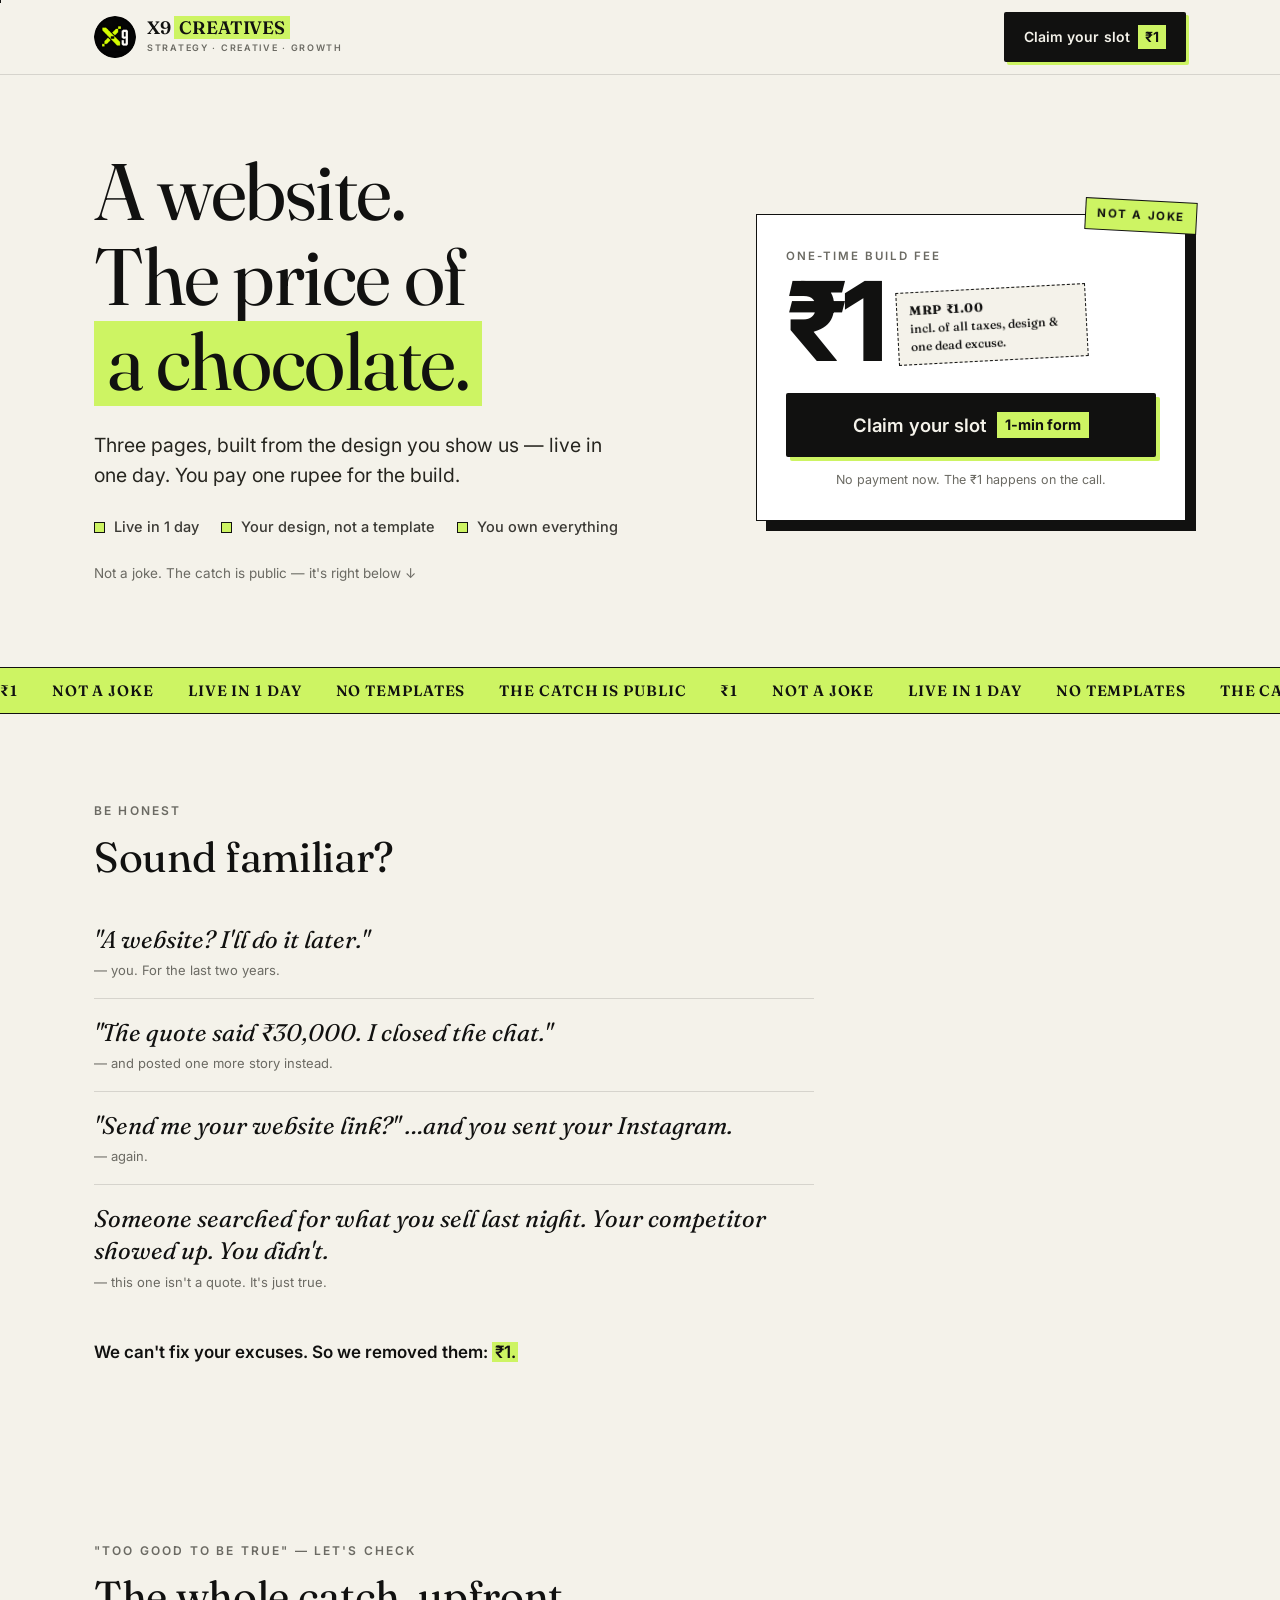
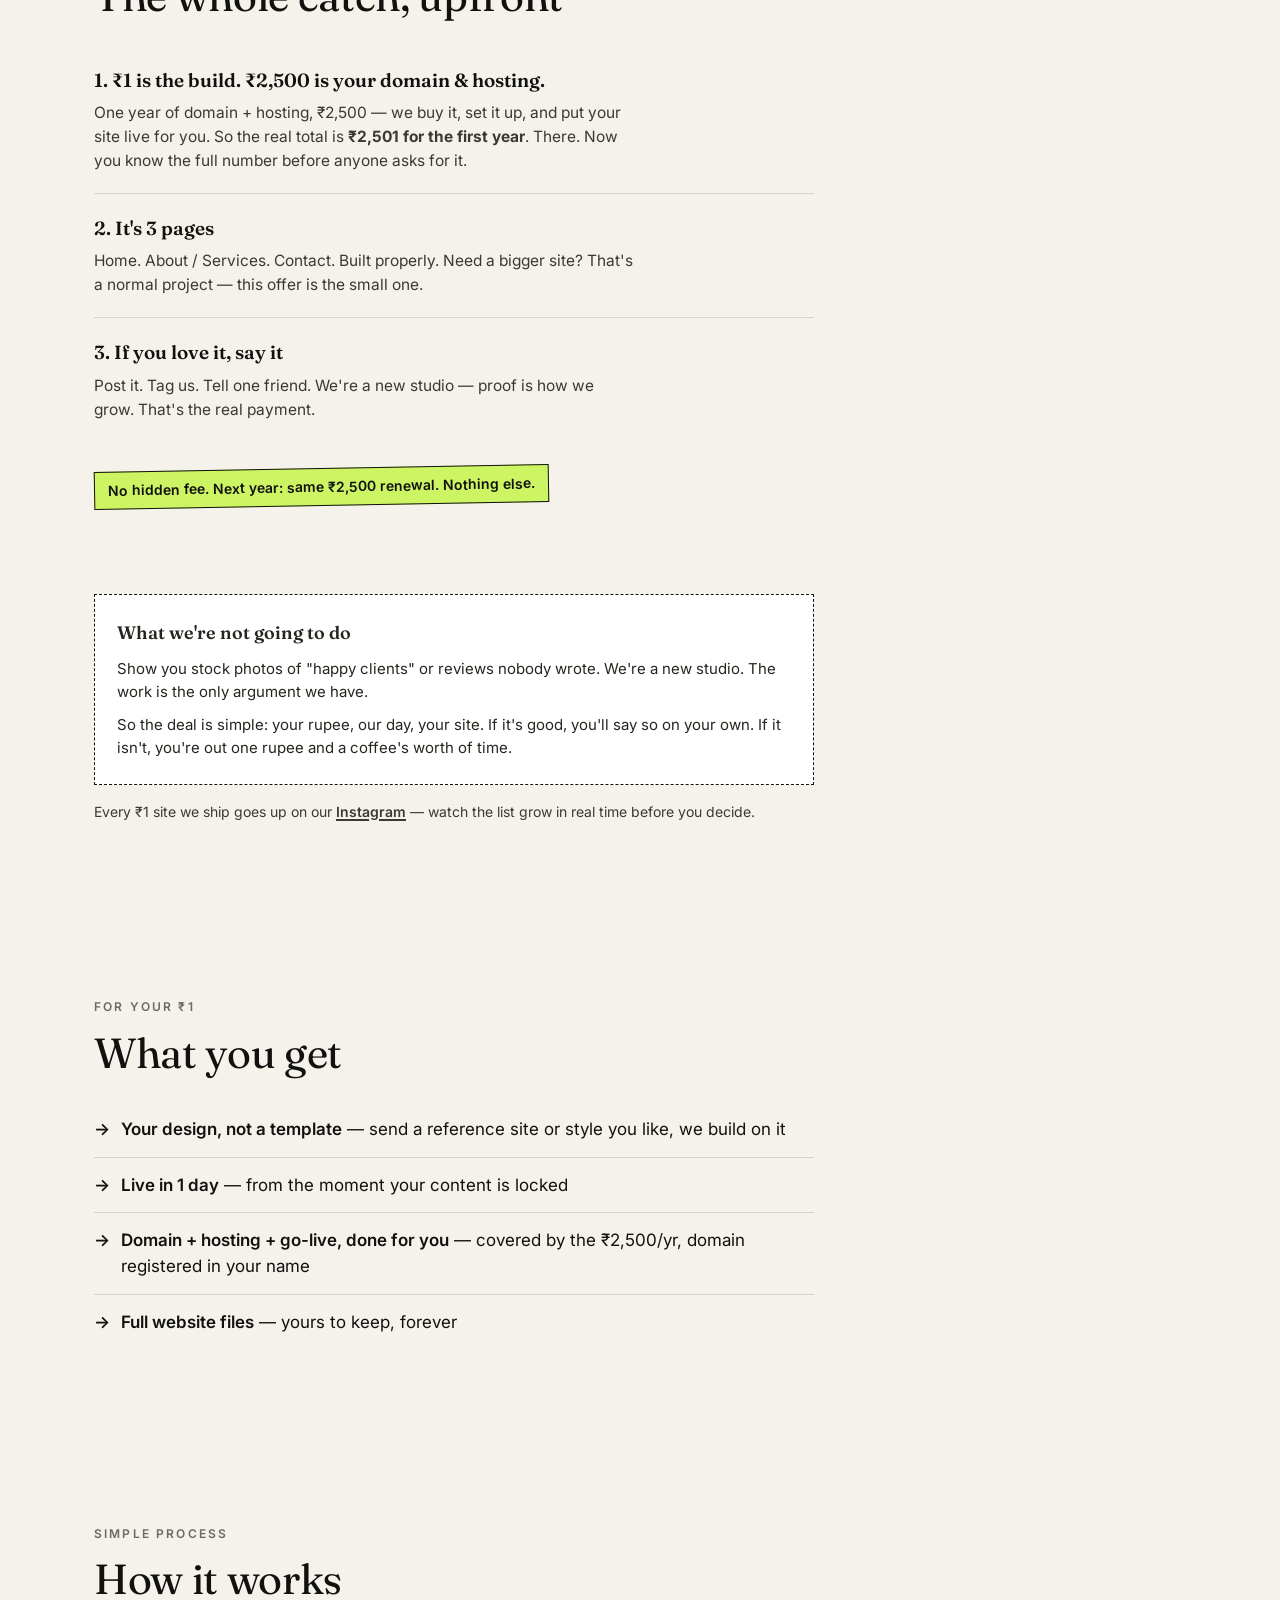
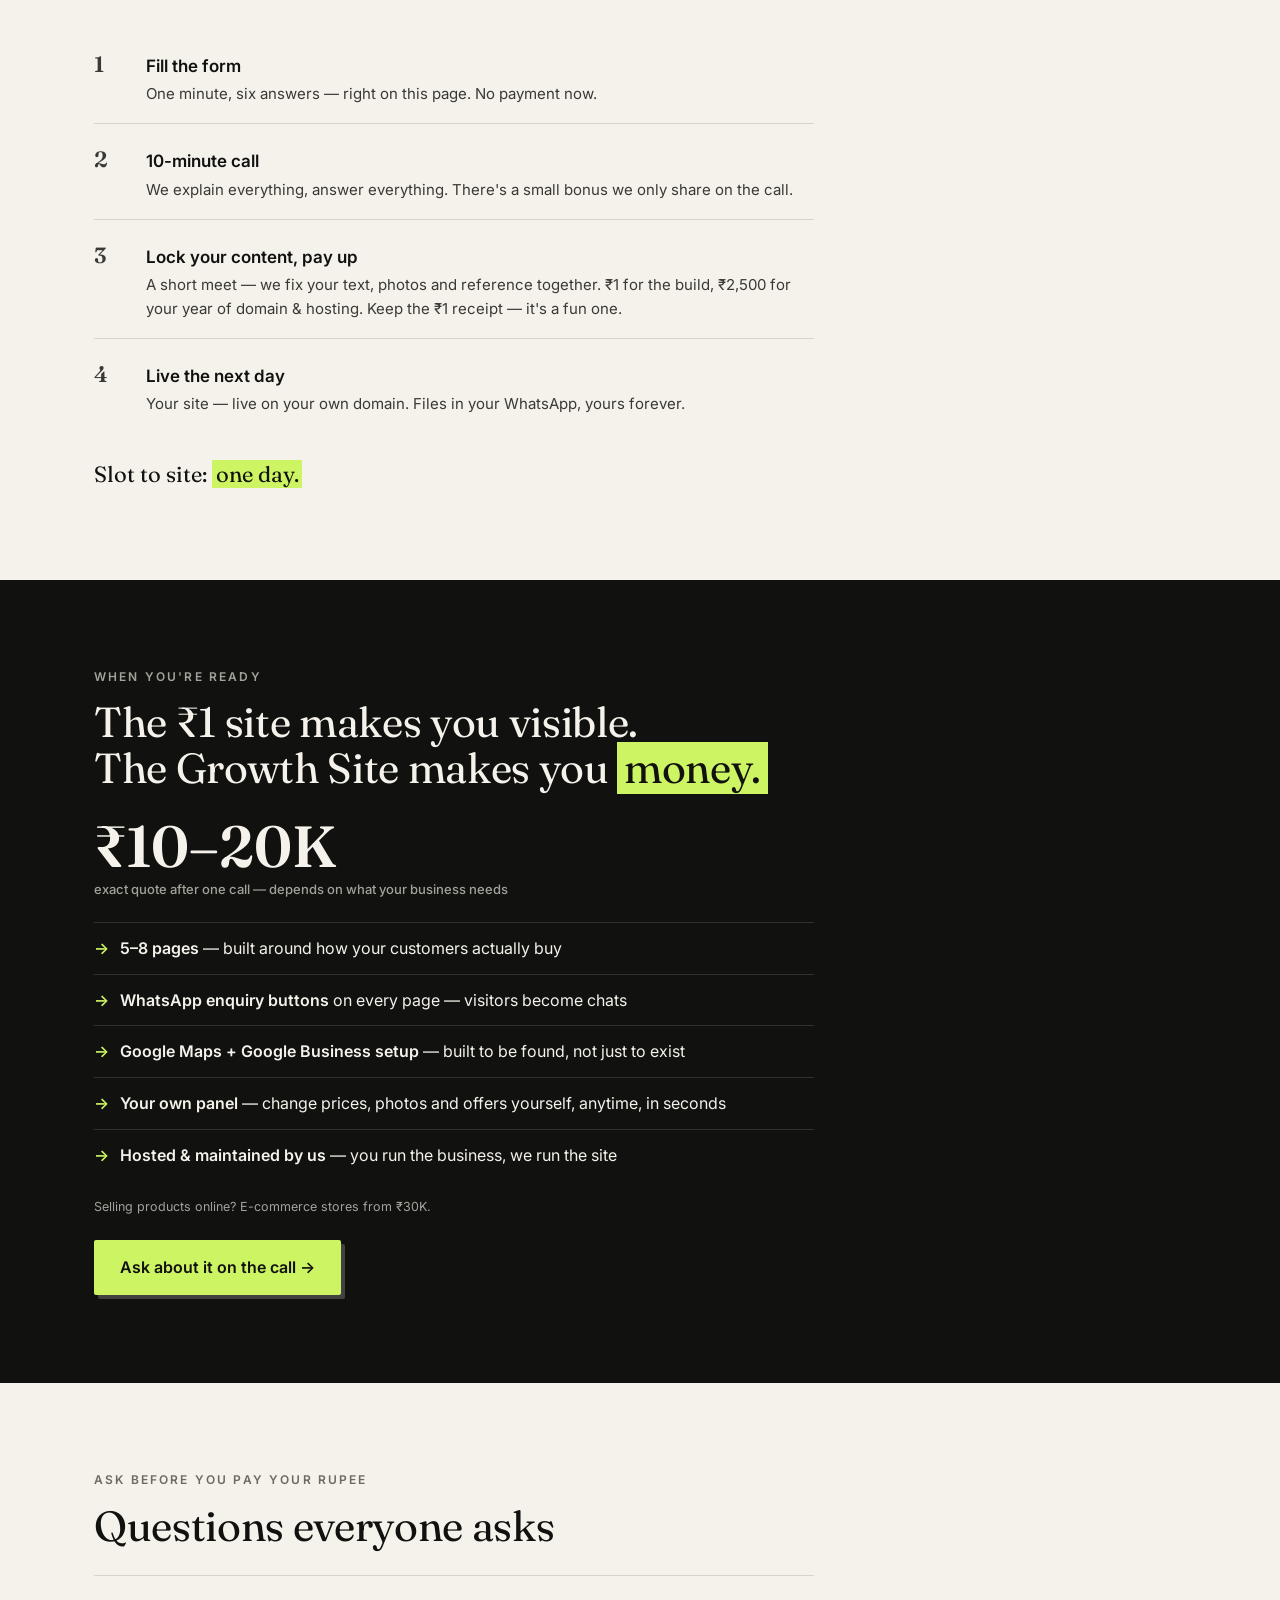
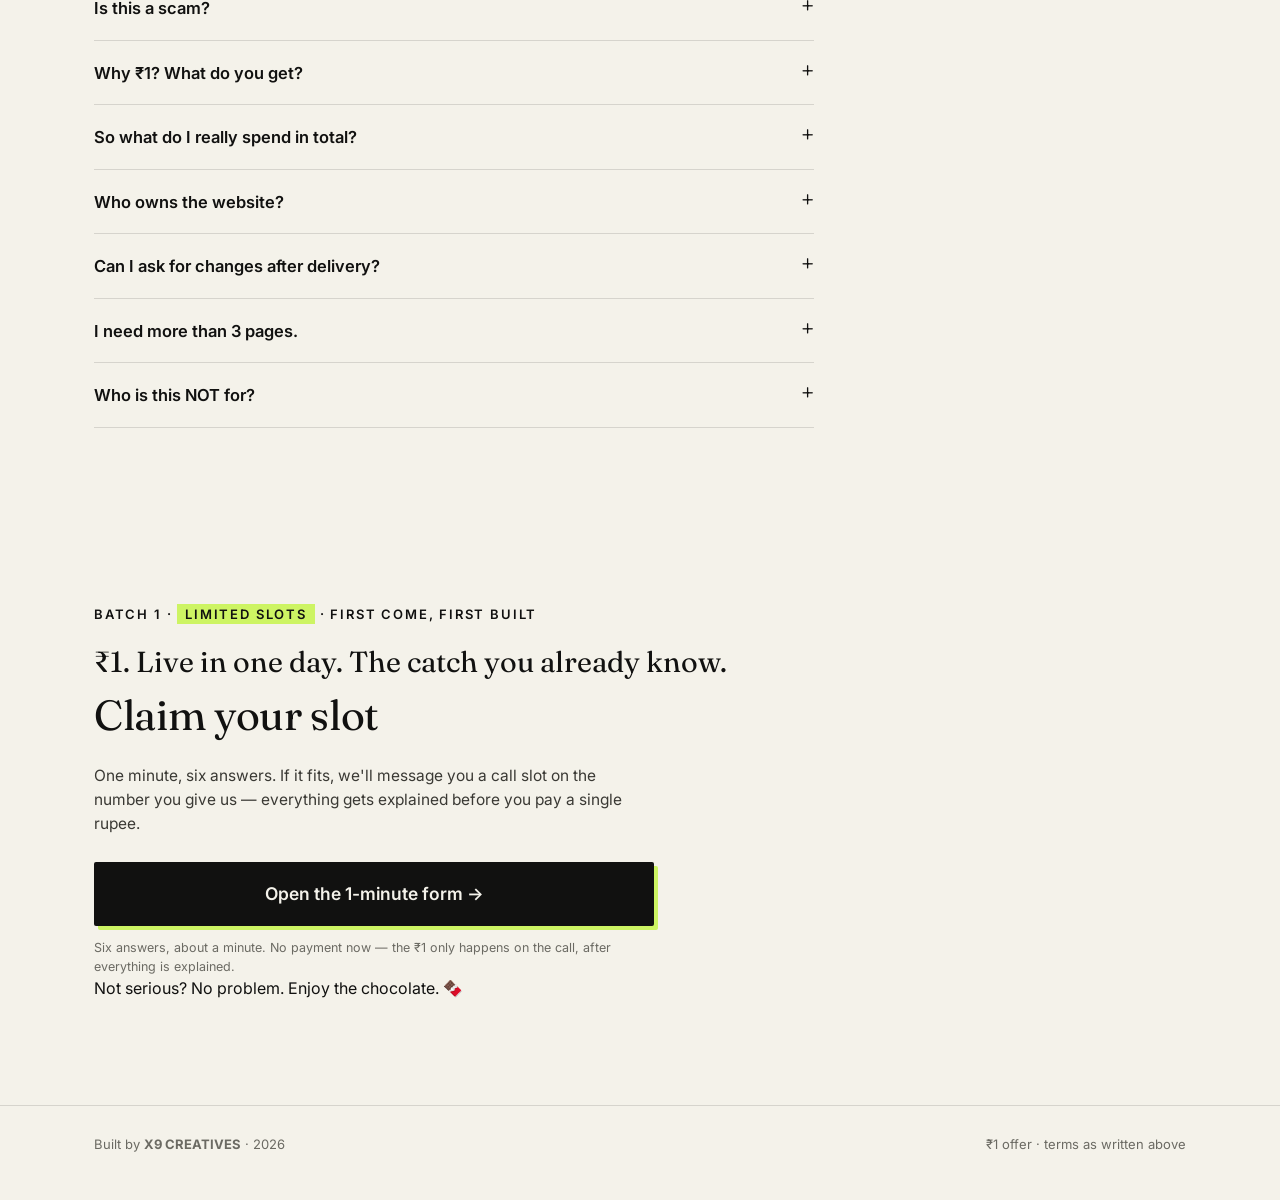
==== index.html @ 37ef2400 "Open the same form from the Growth Site button, with its own wording The Growth Site CTA now opens t" ====
<!DOCTYPE html>
<html lang="en-IN">
<head>
<meta charset="UTF-8">
<meta name="viewport" content="width=device-width, initial-scale=1.0">

<title>A website at ₹1. Not a joke. — X9 CREATIVES</title>
<meta name="description" content="A complete 3-page website for ₹1 — built from the design you show us, live in 1 day. Full first-year cost ₹2,501 including domain &amp; hosting. The catch is public.">
<meta name="author" content="X9 CREATIVES">
<meta name="theme-color" content="#F4F2EA">
<meta name="robots" content="index,follow">

<!-- Canonical + social. Live domain: details.x9creatives.in
     If this ever moves, the domain also appears in sitemap.xml and robots.txt. -->
<link rel="canonical" href="https://details.x9creatives.in/">
<meta property="og:site_name" content="X9 CREATIVES">
<meta property="og:title" content="A website. The price of a chocolate.">
<meta property="og:description" content="A complete website for ₹1. Live in 1 day. Not a joke — the catch is public.">
<meta property="og:type" content="website">
<meta property="og:url" content="https://details.x9creatives.in/">
<meta property="og:locale" content="en_IN">
<meta property="og:image" content="https://details.x9creatives.in/assets/img/og-cover.png">
<meta property="og:image:width" content="1200">
<meta property="og:image:height" content="630">
<meta property="og:image:alt" content="A website. The price of a chocolate. ₹1 — X9 CREATIVES.">
<meta name="twitter:card" content="summary_large_image">
<meta name="twitter:title" content="A website. The price of a chocolate.">
<meta name="twitter:description" content="A complete website for ₹1. Live in 1 day. Not a joke — the catch is public.">
<meta name="twitter:image" content="https://details.x9creatives.in/assets/img/og-cover.png">

<link rel="icon" href="assets/img/x9-logo.png" sizes="512x512" type="image/png">
<link rel="apple-touch-icon" href="assets/img/x9-logo.png">

<link rel="preconnect" href="https://fonts.googleapis.com">
<link rel="preconnect" href="https://fonts.gstatic.com" crossorigin>
<link href="https://fonts.googleapis.com/css2?family=Fraunces:ital,opsz,wght@0,9..144,400;0,9..144,600;0,9..144,900;1,9..144,400&amp;family=Inter:wght@400;500;600;700;800;900&amp;display=swap" rel="stylesheet">

<link rel="stylesheet" href="assets/css/styles.css">

<!-- Animations are JS/CSS driven; without JS the content must still be visible. -->
<noscript><style>
  .rv,[data-stagger] > *{opacity:1!important;transform:none!important}
  .hl{background-size:100% 100%!important}
</style></noscript>
</head>
<body>

<a class="skip-link" href="#main">Skip to content</a>

<!-- Scroll progress -->
<div class="progress" aria-hidden="true"><i id="progressBar"></i></div>

<!-- STICKY NAV — logo + CTA, always visible -->
<header class="site-nav" id="siteNav">
  <div class="wrap">
    <a class="brand" href="#top" aria-label="X9 CREATIVES — home">
      <img class="brand-mark" src="assets/img/x9-logo.png" width="512" height="512"
           alt="" fetchpriority="high" decoding="async">
      <span class="brand-text">
        <span class="brand-name">X9 <em>CREATIVES</em></span>
        <span class="brand-tag">Strategy · Creative · Growth</span>
      </span>
    </a>
    <a class="nav-cta" href="#claim">Claim your slot <span class="chip">₹1</span></a>
  </div>
</header>

<main id="main">

  <!-- HERO — copy left, offer right -->
  <section class="hero" id="top" aria-labelledby="hero-title">
    <div class="wrap">
      <div class="hero-grid">

        <!-- Three grid children, not two: the title is separate so the offer
             card can sit between it and the supporting copy on mobile. -->
        <div class="hero-head">
          <h1 id="hero-title">
            <span class="line"><span>A website.</span></span>
            <span class="line"><span>The price of</span></span>
            <span class="line"><span><span class="hl" id="heroHl">a chocolate.</span></span></span>
          </h1>
        </div>

        <div class="hero-body">
          <p class="sub">Three pages, built from the design you show us — live in one day. You pay one rupee for the build.</p>
          <ul class="hero-points">
            <li>Live in 1 day</li>
            <li>Your design, not a template</li>
            <li>You own everything</li>
          </ul>
          <p class="whisper-hero">Not a joke. The catch is public — it's right below ↓</p>
        </div>

        <div class="offer-wrap">
          <div class="offer-card">
            <span class="offer-ribbon">Not a joke</span>
            <p class="offer-label">One-time build fee</p>
            <div class="offer-price-row">
              <p class="offer-price">₹1</p>
              <p class="offer-mrp"><b>MRP ₹1.00</b>incl. of all taxes, design &amp; one dead excuse.</p>
            </div>
            <a class="offer-cta" href="#claim">Claim your slot <span class="chip">1-min form</span></a>
            <p class="offer-fine">No payment now. The ₹1 happens on the call.</p>
          </div>
        </div>

      </div>
    </div>
  </section>

  <!-- TICKER -->
  <div class="ticker" aria-hidden="true">
    <!--
      One group of items. main.js repeats them until the group is wider than the
      viewport, then clones the group once so the -50% translate lands exactly on
      the repeat and the loop never shows a seam. Without JS the group still
      renders and the strip simply doesn't scroll.
    -->
    <div class="ticker-track" id="tickerTrack">
      <div class="ticker-group"><span>₹1</span><span>NOT A JOKE</span><span>LIVE IN 1 DAY</span><span>NO TEMPLATES</span><span>THE CATCH IS PUBLIC</span></div>
    </div>
  </div>

  <!-- PAIN — their words, not ours -->
  <section class="pain" aria-labelledby="pain-title">
    <div class="wrap narrow rv">
      <p class="eyebrow">Be honest</p>
      <h2 id="pain-title">Sound familiar?</h2>
      <div data-stagger>
        <p class="pain-quote">"A website? I'll do it later."<small>— you. For the last two years.</small></p>
        <p class="pain-quote">"The quote said ₹30,000. I closed the chat."<small>— and posted one more story instead.</small></p>
        <p class="pain-quote">"Send me your website link?" …and you sent your Instagram.<small>— again.</small></p>
        <p class="pain-quote">Someone searched for what you sell last night. Your competitor showed up. You didn't.<small>— this one isn't a quote. It's just true.</small></p>
      </div>
      <p class="turn">We can't fix your excuses. So we removed them: <span class="hl">₹1.</span></p>
    </div>
  </section>

  <!-- THE CATCH — the biggest objection, answered head-on -->
  <section class="catch" aria-labelledby="catch-title">
    <div class="wrap narrow rv">
      <p class="eyebrow">"Too good to be true" — let's check</p>
      <h2 id="catch-title">The whole catch, upfront</h2>
      <div data-stagger>
        <div class="catch-item">
          <h3>1. ₹1 is the build. ₹2,500 is your domain &amp; hosting.</h3>
          <p>One year of domain + hosting, ₹2,500 — we buy it, set it up, and put your site live for you. So the real total is <b>₹2,501 for the first year</b>. There. Now you know the full number before anyone asks for it.</p>
        </div>
        <div class="catch-item">
          <h3>2. It's 3 pages</h3>
          <p>Home. About / Services. Contact. Built properly. Need a bigger site? That's a normal project — this offer is the small one.</p>
        </div>
        <div class="catch-item">
          <h3>3. If you love it, say it</h3>
          <p>Post it. Tag us. Tell one friend. We're a new studio — proof is how we grow. That's the real payment.</p>
        </div>
      </div>
      <p><span class="stamp">No hidden fee. Next year: same ₹2,500 renewal. Nothing else.</span></p>
    </div>
  </section>

  <!-- PROOF — no borrowed credibility, just the honest position -->
  <section class="proof" aria-labelledby="proof-title">
    <div class="wrap narrow rv" data-anim="zoom">
      <h2 class="visually-hidden" id="proof-title">Where we stand today</h2>
      <div class="proof-box">
        <p class="honest">What we're not going to do</p>
        <p>Show you stock photos of "happy clients" or reviews nobody wrote. We're a new studio. The work is the only argument we have.</p>
        <p>So the deal is simple: your rupee, our day, your site. If it's good, you'll say so on your own. If it isn't, you're out one rupee and a coffee's worth of time.</p>
      </div>
      <p class="ig-note">Every ₹1 site we ship goes up on our <a data-instagram href="https://instagram.com/x9creatives" rel="noopener" target="_blank">Instagram</a> — watch the list grow in real time before you decide.</p>
    </div>
  </section>

  <!-- WHAT YOU GET -->
  <section class="get" aria-labelledby="get-title">
    <div class="wrap narrow rv">
      <p class="eyebrow">For your ₹1</p>
      <h2 id="get-title">What you get</h2>
      <ul data-stagger>
        <li><b>Your design, not a template</b> — send a reference site or style you like, we build on it</li>
        <li><b>Live in 1 day</b> — from the moment your content is locked</li>
        <li><b>Domain + hosting + go-live, done for you</b> — covered by the ₹2,500/yr, domain registered in your name</li>
        <li><b>Full website files</b> — yours to keep, forever</li>
      </ul>
    </div>
  </section>

  <!-- HOW IT WORKS -->
  <section class="how" aria-labelledby="how-title">
    <div class="wrap narrow rv">
      <p class="eyebrow">Simple process</p>
      <h2 id="how-title">How it works</h2>
      <div data-stagger>
        <div class="step">
          <p class="n serif" aria-hidden="true">1</p>
          <div><h3>Fill the form</h3><p>One minute, six answers — right on this page. No payment now.</p></div>
        </div>
        <div class="step">
          <p class="n serif" aria-hidden="true">2</p>
          <div><h3>10-minute call</h3><p>We explain everything, answer everything. There's a small bonus we only share on the call.</p></div>
        </div>
        <div class="step">
          <p class="n serif" aria-hidden="true">3</p>
          <div><h3>Lock your content, pay up</h3><p>A short meet — we fix your text, photos and reference together. ₹1 for the build, ₹2,500 for your year of domain &amp; hosting. Keep the ₹1 receipt — it's a fun one.</p></div>
        </div>
        <div class="step">
          <p class="n serif" aria-hidden="true">4</p>
          <div><h3>Live the next day</h3><p>Your site — live on your own domain. Files in your WhatsApp, yours forever.</p></div>
        </div>
      </div>
      <p class="oneday serif">Slot to site: <span class="hl">one day.</span></p>
    </div>
  </section>

  <!-- GROWTH SITE -->
  <section class="growth" aria-labelledby="growth-title">
    <div class="wrap narrow rv">
      <p class="eyebrow">When you're ready</p>
      <h2 id="growth-title">The ₹1 site makes you visible.<br>The Growth Site makes you <span class="hl money">money.</span></h2>
      <p class="gprice">₹10–20K<small>exact quote after one call — depends on what your business needs</small></p>
      <ul data-stagger>
        <li><b>5–8 pages</b> — built around how your customers actually buy</li>
        <li><b>WhatsApp enquiry buttons</b> on every page — visitors become chats</li>
        <li><b>Google Maps + Google Business setup</b> — built to be found, not just to exist</li>
        <li><b>Your own panel</b> — change prices, photos and offers yourself, anytime, in seconds</li>
        <li><b>Hosted &amp; maintained by us</b> — you run the business, we run the site</li>
      </ul>
      <p class="gecom">Selling products online? E-commerce stores from ₹30K.</p>
      <!-- Same form, Growth Site wording, and recorded as a Growth Site lead. -->
      <a class="gcta" href="#claim" data-variant="growth">Ask about it on the call →</a>
    </div>
  </section>

  <!-- FAQ -->
  <section class="faq" aria-labelledby="faq-title">
    <div class="wrap narrow rv">
      <p class="eyebrow">Ask before you pay your rupee</p>
      <h2 id="faq-title">Questions everyone asks</h2>
      <div data-stagger>
        <details>
          <summary>Is this a scam?</summary>
          <p>Correct instinct — check the numbers. The full first-year cost is ₹2,501: ₹1 for the build, ₹2,500 for your domain and hosting. It's written on this page, on the ad, and we'll say it again on the call. Your domain is registered in your name and you keep the files — so nothing of yours can ever be held.</p>
        </details>
        <details>
          <summary>Why ₹1? What do you get?</summary>
          <p>We're a new studio. Nobody trusts a new name, and we'd rather prove than promise. We get a portfolio piece and, if you love the work, your word to others. That's worth more to us right now than your money.</p>
        </details>
        <details>
          <summary>So what do I really spend in total?</summary>
          <p>₹2,501 for the first year. From next year, only the ₹2,500 domain &amp; hosting renewal. That's the full amount. There is nothing else.</p>
        </details>
        <details>
          <summary>Who owns the website?</summary>
          <p>You. Domain in your name, files in your hands. If you ever want to walk away and host it elsewhere — you can, freely.</p>
        </details>
        <details>
          <summary>Can I ask for changes after delivery?</summary>
          <p>The ₹1 site is built once, from the content we lock together on the call — that's how it stays ₹1 and ships in a day. So come with your content final. Changes after delivery are paid, small and fixed-price.</p>
        </details>
        <details>
          <summary>I need more than 3 pages.</summary>
          <p>Then you want the Growth Site — 5–8 pages, WhatsApp buttons, Google setup, and a panel where you change prices and photos yourself, anytime. Ask about it on the call, or start at ₹1 and grow later. Most people do exactly that.</p>
        </details>
        <details>
          <summary>Who is this NOT for?</summary>
          <p>People with no content and no time to gather it, and people hunting for free work. If you're serious about your business, you're exactly who this is for.</p>
        </details>
      </div>
    </div>
  </section>

  <!-- FINAL CTA + FORM — the offer, repeated -->
  <section class="last form-sec" id="claim" aria-labelledby="claim-title">
    <div class="wrap narrow">
      <p class="slots">Batch 1 · <i>limited slots</i> · first come, first built</p>
      <p class="remind serif">₹1. Live in one day. The catch you already know.</p>
      <h2 id="claim-title">Claim your slot</h2>
      <p class="lead">One minute, six answers. If it fits, we'll message you a call slot on the number you give us — everything gets explained before you pay a single rupee.</p>

      <!-- With JS, the form and success panel are moved into #claimModal and this
           host gets an "open the form" button instead. Without JS they stay here
           and work inline. -->
      <div id="claimFormHost">
        <form id="claimForm" novalidate autocomplete="on">
          <div class="field">
            <label for="f-name">Your name</label>
            <input id="f-name" name="name" type="text" required
                   autocomplete="name" autocapitalize="words" enterkeyhint="next">
            <p class="err" role="alert"></p>
          </div>
          <div class="field">
            <label for="f-biz">Business name</label>
            <input id="f-biz" name="business" type="text" required
                   autocomplete="organization" autocapitalize="words" enterkeyhint="next">
            <p class="err" role="alert"></p>
          </div>
          <div class="field">
            <label for="f-what">What do you sell or do?</label>
            <input id="f-what" name="what" type="text" required
                   placeholder="e.g. bakery, salon, tuition, interior work"
                   autocomplete="off" enterkeyhint="next">
            <p class="err" role="alert"></p>
          </div>
          <div class="field">
            <label for="f-phone">WhatsApp number</label>
            <input id="f-phone" name="phone" type="tel" inputmode="tel" required
                   placeholder="10-digit number" autocomplete="tel-national" enterkeyhint="done">
            <p class="hint">Indian mobile. +91 or 0 in front is fine — we'll clean it up.</p>
            <p class="err" role="alert"></p>
          </div>
          <div class="field">
            <label for="f-content">Is your content ready? (logo, photos, text)</label>
            <select id="f-content" name="content" required autocomplete="off">
              <option value="" disabled selected>Choose one</option>
              <option>Yes, all ready</option>
              <option>Half ready</option>
              <option>Not yet</option>
            </select>
            <p class="err" role="alert"></p>
          </div>
          <div class="field">
            <label for="f-paid">Have you ever paid for marketing before? (ads, designer, agency)</label>
            <select id="f-paid" name="paid" required autocomplete="off">
              <option value="" disabled selected>Choose one</option>
              <option>Yes</option>
              <option>No</option>
            </select>
            <p class="err" role="alert"></p>
          </div>
          <button class="form-btn" type="submit">Claim my slot →</button>
          <p class="form-note">Your answers come straight to us — that's your slot request in. No payment now. The ₹1 happens only on the call, after everything is explained.</p>
        </form>
      </div>

      <p class="whisper-hero">Not serious? No problem. Enjoy the chocolate. 🍫</p>
    </div>
  </section>

</main>

<footer class="site-footer">
  <div class="wrap">
    <div>Built by <b>X9 CREATIVES</b> · <span id="year">2026</span></div>
    <div>₹1 offer · terms as written above</div>
  </div>
</footer>

<!-- Mobile sticky CTA — appears once the hero card scrolls away -->
<div class="mobile-cta" id="mobileCta">
  <a href="#claim">Claim your slot <span class="chip">₹1</span></a>
</div>

<!-- CLAIM MODAL — the form is moved in here by main.js on load -->
<dialog class="modal" id="claimModal" aria-labelledby="modalTitle">
  <div class="modal-head">
    <div>
      <!-- Copy here is the ₹1 default; main.js swaps it for the Growth Site
           variant when the form is opened from the Growth Site button. -->
      <p class="modal-eyebrow" id="modalEyebrow">Batch 1 · limited slots</p>
      <h2 class="modal-title" id="modalTitle">Claim your ₹1 slot</h2>
      <p class="modal-sub" id="modalSub">One minute, six answers. No payment now.</p>
    </div>
    <button class="modal-close" type="button" id="modalClose" aria-label="Close the form">
      <span aria-hidden="true">×</span>
    </button>
  </div>
  <div class="modal-body" id="modalBody"></div>
</dialog>

<!-- Structured data: the offer -->
<script type="application/ld+json">
{
  "@context": "https://schema.org",
  "@type": "Service",
  "name": "₹1 Website — 3-page business website",
  "serviceType": "Website design and development",
  "provider": {
    "@type": "Organization",
    "name": "X9 CREATIVES",
    "url": "https://details.x9creatives.in/",
    "logo": "https://details.x9creatives.in/assets/img/x9-logo.png"
  },
  "areaServed": { "@type": "Country", "name": "India" },
  "description": "A complete 3-page website built from your reference design, live in one day. ₹1 for the build plus ₹2,500 per year for domain and hosting.",
  "offers": {
    "@type": "Offer",
    "price": "1",
    "priceCurrency": "INR",
    "description": "₹1 for the website build. Domain and hosting ₹2,500 per year, billed separately. Full first-year cost ₹2,501.",
    "availability": "https://schema.org/LimitedAvailability"
  }
}
</script>

<!-- Structured data: FAQ (mirrors the FAQ section above — keep both in sync) -->
<script type="application/ld+json">
{
  "@context": "https://schema.org",
  "@type": "FAQPage",
  "mainEntity": [
    {
      "@type": "Question",
      "name": "Is this a scam?",
      "acceptedAnswer": { "@type": "Answer", "text": "The full first-year cost is ₹2,501: ₹1 for the build, ₹2,500 for your domain and hosting. Your domain is registered in your name and you keep the files." }
    },
    {
      "@type": "Question",
      "name": "Why ₹1? What do you get?",
      "acceptedAnswer": { "@type": "Answer", "text": "We're a new studio and we'd rather prove than promise. We get a portfolio piece and, if you love the work, your word to others." }
    },
    {
      "@type": "Question",
      "name": "So what do I really spend in total?",
      "acceptedAnswer": { "@type": "Answer", "text": "₹2,501 for the first year. From next year, only the ₹2,500 domain and hosting renewal." }
    },
    {
      "@type": "Question",
      "name": "Who owns the website?",
      "acceptedAnswer": { "@type": "Answer", "text": "You do. Domain in your name, files in your hands. You can host it elsewhere any time." }
    },
    {
      "@type": "Question",
      "name": "Can I ask for changes after delivery?",
      "acceptedAnswer": { "@type": "Answer", "text": "The ₹1 site is built once from the content locked on the call. Changes after delivery are paid, small and fixed-price." }
    },
    {
      "@type": "Question",
      "name": "I need more than 3 pages.",
      "acceptedAnswer": { "@type": "Answer", "text": "That's the Growth Site — 5 to 8 pages, WhatsApp buttons, Google setup and a self-serve panel, ₹10,000 to ₹20,000." }
    },
    {
      "@type": "Question",
      "name": "Who is this NOT for?",
      "acceptedAnswer": { "@type": "Answer", "text": "People with no content and no time to gather it, and people hunting for free work." }
    }
  ]
}
</script>

<script src="assets/js/main.js" defer></script>
</body>
</html>
---- assets/css/styles.css ----
/* ==========================================================================
   X9 CREATIVES — ₹1 Website Landing Page
   --------------------------------------------------------------------------
   1.  Tokens
   2.  Reset & base
   3.  Layout helpers
   4.  Accessibility
   5.  Scroll progress
   6.  Nav (logo + CTA)
   7.  Hero (2-column: copy left, offer card right)
   8.  Ticker
   9.  Pain
   10. Catch
   11. Proof / honesty
   12. What you get + How it works
   13. Growth site
   14. FAQ
   15. Claim form
   16. Mobile sticky CTA
   17. Footer
   18. Animation system
   19. Responsive
   ========================================================================== */

/* 1. TOKENS ---------------------------------------------------------------- */
:root{
  --ink:#111110;
  --paper:#F4F2EA;
  --lime:#CDF463;
  --lime-hot:#C9FF2E;          /* from the logo mark */
  --dim:#6b6a63;
  --body:#3a3934;
  --body-strong:#26251f;
  --rule:#11111022;
  --white:#fff;
  --danger:#a3231b;

  --font-sans:'Inter',system-ui,-apple-system,'Segoe UI',sans-serif;
  --font-serif:'Fraunces',Georgia,'Times New Roman',serif;

  --wrap:1140px;               /* nav, hero, footer */
  --measure:720px;             /* reading column for body sections */
  --gutter:24px;
  --section-y:clamp(58px,7vw,88px);
  --radius:2px;
  --nav-h:70px;

  --ease:cubic-bezier(.22,1,.36,1);
  --ease-out:cubic-bezier(.16,1,.3,1);
}

/* 2. RESET & BASE --------------------------------------------------------- */
*{margin:0;padding:0;box-sizing:border-box}
/* An author `display` rule beats the UA's display:none for [hidden], which
   silently reveals elements the JS meant to hide. Make hidden win. */
[hidden]{display:none!important}
html{scroll-behavior:smooth;-webkit-text-size-adjust:100%}
body{
  background:var(--paper);
  color:var(--ink);
  font-family:var(--font-sans);
  font-size:16px;
  line-height:1.55;
  -webkit-font-smoothing:antialiased;
  text-rendering:optimizeLegibility;
  overflow-x:hidden;
}
img,svg{max-width:100%;height:auto;display:block}
a{color:inherit}

/* 3. LAYOUT HELPERS ------------------------------------------------------- */
.serif{font-family:var(--font-serif)}
.wrap{width:100%;max-width:var(--wrap);margin:0 auto;padding:0 var(--gutter)}
/* Body sections keep a 720px reading measure but stay on the same left grid
   line as the nav and hero, so the page reads as one layout. */
.wrap.narrow > *{max-width:var(--measure)}
section{padding:var(--section-y) 0;scroll-margin-top:calc(var(--nav-h) + 12px)}
.eyebrow{
  font-size:12px;letter-spacing:.18em;text-transform:uppercase;
  font-weight:600;color:var(--dim);margin-bottom:14px;
}
h2{
  font-family:var(--font-serif);font-weight:400;
  font-size:clamp(28px,5.2vw,42px);line-height:1.08;
  margin-bottom:26px;letter-spacing:-.008em;
}

/* Lime marker that sweeps in when its section is revealed. */
.hl{
  background-image:linear-gradient(var(--lime),var(--lime));
  background-repeat:no-repeat;
  background-size:0 100%;
  background-position:0 50%;
  padding:0 .16em;
  -webkit-box-decoration-break:clone;
  box-decoration-break:clone;
  transition:background-size .8s var(--ease) .18s;
}
.rv.in .hl,.hl.lit{background-size:100% 100%}

/* 4. ACCESSIBILITY -------------------------------------------------------- */
.skip-link{
  position:absolute;left:var(--gutter);top:-100px;z-index:100;
  background:var(--ink);color:var(--paper);font-weight:600;font-size:14px;
  padding:12px 18px;border-radius:var(--radius);text-decoration:none;
  transition:top .18s ease;
}
.skip-link:focus{top:12px}
.visually-hidden{
  position:absolute;width:1px;height:1px;margin:-1px;padding:0;
  overflow:hidden;clip:rect(0 0 0 0);white-space:nowrap;border:0;
}
a:focus-visible,summary:focus-visible,button:focus-visible,
input:focus-visible,select:focus-visible{
  outline:3px solid var(--ink);outline-offset:3px;
}
.growth a:focus-visible{outline-color:var(--lime)}

/* 5. SCROLL PROGRESS ------------------------------------------------------ */
.progress{
  position:fixed;top:0;left:0;right:0;height:3px;z-index:90;
  background:transparent;pointer-events:none;
}
.progress i{
  display:block;height:100%;width:0;
  background:var(--lime-hot);
  border-right:1px solid var(--ink);
  transition:width .1s linear;
}

/* 6. NAV ------------------------------------------------------------------ */
.site-nav{
  position:sticky;top:0;z-index:60;
  background:var(--paper);
  border-bottom:1px solid var(--rule);
  padding:12px 0;
  transition:padding .28s var(--ease),box-shadow .28s ease,background-color .28s ease;
}
.site-nav.scrolled{
  padding:8px 0;
  background:#F4F2EAF2;
  backdrop-filter:blur(10px);
  -webkit-backdrop-filter:blur(10px);
  box-shadow:0 10px 30px -18px #11111066;
}
.site-nav .wrap{display:flex;justify-content:space-between;align-items:center;gap:14px}

.brand{display:flex;align-items:center;gap:11px;text-decoration:none;min-width:0}
.brand-mark{
  width:42px;height:42px;flex:0 0 auto;border-radius:50%;
  transition:transform .55s var(--ease);
}
.site-nav.scrolled .brand-mark{width:36px;height:36px}
.brand:hover .brand-mark{transform:rotate(-10deg) scale(1.06)}
.brand-text{display:flex;flex-direction:column;min-width:0}
.brand-name{
  font-family:var(--font-serif);font-weight:600;font-size:18px;
  line-height:1.05;letter-spacing:-.01em;white-space:nowrap;
}
.brand-name em{font-style:normal;background:var(--lime);padding:0 5px}
.brand-tag{
  font-size:9px;letter-spacing:.19em;text-transform:uppercase;
  font-weight:600;color:var(--dim);margin-top:3px;white-space:nowrap;
}

.nav-cta{
  display:inline-flex;align-items:center;gap:8px;
  background:var(--ink);color:var(--paper);text-decoration:none;
  font-weight:600;font-size:14px;letter-spacing:.005em;
  padding:13px 20px;border-radius:var(--radius);white-space:nowrap;
  box-shadow:3px 3px 0 var(--lime);
  transition:transform .18s var(--ease),box-shadow .18s var(--ease);
}
.nav-cta .chip{background:var(--lime);color:var(--ink);padding:1px 7px;font-weight:700}
.nav-cta:hover{transform:translate(-1px,-1px);box-shadow:5px 5px 0 var(--lime)}
.nav-cta:active{transform:translate(1px,1px);box-shadow:1px 1px 0 var(--lime)}

/* 7. HERO ----------------------------------------------------------------- */
.hero{padding:clamp(44px,6vw,84px) 0 clamp(52px,6.5vw,84px);overflow:visible}
/* Named areas so the card can be repositioned per breakpoint without touching
   the markup order. Desktop: title and copy stack in column 1, card spans both
   rows in column 2. */
.hero-grid{
  display:grid;
  grid-template-columns:minmax(0,1.1fr) minmax(0,.9fr);
  grid-template-areas:
    "head card"
    "body card";
  column-gap:clamp(34px,4.6vw,66px);
  row-gap:24px;
  align-items:start;
}
.hero-head{grid-area:head;min-width:0}
.hero-body{grid-area:body;min-width:0}
.offer-wrap{grid-area:card;align-self:center}

.hero h1{
  font-family:var(--font-serif);font-weight:400;
  font-size:clamp(40px,6.4vw,80px);
  line-height:1.01;letter-spacing:-.018em;
  margin-bottom:0;          /* row-gap handles the spacing */
}
/* .line clips, the direct child slides up inside it, .hl stays inline so the
   lime marker hugs the words instead of filling the column. */
.hero h1 .line{display:block;overflow:hidden;padding-bottom:.05em}
.hero h1 .line > span{display:block;font-style:normal}
.hero h1 .hl{display:inline}
.hero .sub{font-size:clamp(16.5px,1.6vw,19.5px);color:var(--body-strong);max-width:44ch}

.hero-points{list-style:none;margin-top:26px;display:flex;flex-wrap:wrap;gap:10px 22px}
.hero-points li{
  display:flex;align-items:center;gap:9px;
  font-size:14.5px;font-weight:500;color:var(--body);
}
.hero-points li::before{
  content:"";width:9px;height:9px;flex:0 0 auto;
  background:var(--lime);border:1px solid var(--ink);
}
.hero .whisper-hero{font-size:13.5px;color:var(--dim);margin-top:24px}

/* --- right: offer card --- */
.offer-wrap{min-width:0;display:flex;justify-content:flex-end}
.offer-card{
  position:relative;width:100%;max-width:430px;
  background:var(--white);border:1.6px solid var(--ink);
  padding:clamp(24px,2.6vw,34px) clamp(20px,2.3vw,30px) clamp(22px,2.4vw,30px);
  box-shadow:10px 10px 0 var(--ink);
}
.offer-ribbon{
  position:absolute;top:-15px;right:-12px;
  background:var(--lime);border:1.5px solid var(--ink);
  font-size:11.5px;font-weight:700;letter-spacing:.14em;text-transform:uppercase;
  padding:6px 11px;transform:rotate(3deg);
}
.offer-label{
  font-size:11.5px;letter-spacing:.17em;text-transform:uppercase;
  font-weight:600;color:var(--dim);
}
.offer-price-row{display:flex;align-items:flex-end;gap:14px;margin:8px 0 4px;flex-wrap:wrap}
/* Deliberately sans, not the display serif: Fraunces is high-contrast, so its
   rupee crossbars render as hairlines at any weight and the figure reads faint.
   Inter 800 gives ₹ and 1 an even, unmistakably bold stroke. */
.offer-price{
  font-family:var(--font-sans);font-weight:800;
  font-size:clamp(80px,8.6vw,128px);line-height:.86;letter-spacing:-.045em;
}
.offer-mrp{
  /* --tilt drives both the static rule and the mrpIn keyframe, so a breakpoint
     can straighten the tag by changing one value. */
  --tilt:-3deg;
  transform:rotate(var(--tilt));border:1.5px dashed var(--ink);
  padding:9px 12px;font-size:12px;line-height:1.45;max-width:190px;
  background:var(--paper);font-weight:500;font-family:var(--font-serif);
  margin-bottom:8px;
}
.offer-mrp b{display:block;font-size:12.5px;letter-spacing:.05em}

.offer-cta{
  margin-top:24px;
  display:flex;align-items:center;justify-content:center;gap:10px;
  width:100%;background:var(--ink);color:var(--paper);text-decoration:none;
  font-weight:600;font-size:clamp(16.5px,1.5vw,18.5px);
  padding:18px 20px;border-radius:var(--radius);text-align:center;
  box-shadow:4px 4px 0 var(--lime);
  transition:transform .18s var(--ease),box-shadow .18s var(--ease);
}
.offer-cta .chip{background:var(--lime);color:var(--ink);padding:2px 8px;font-size:.78em;font-weight:700}
.offer-cta:hover{transform:translate(-2px,-2px);box-shadow:7px 7px 0 var(--lime)}
.offer-cta:active{transform:translate(1px,1px);box-shadow:2px 2px 0 var(--lime)}
.offer-fine{font-size:12.5px;color:var(--dim);margin-top:13px;text-align:center}

/* 8. TICKER --------------------------------------------------------------- */
.ticker{
  background:var(--lime);
  border-top:1.5px solid var(--ink);border-bottom:1.5px solid var(--ink);
  overflow:hidden;padding:11px 0;
}
/* Two identical groups laid side by side at their natural width, so shifting
   the track by exactly -50% arrives at a pixel-identical frame — the loop has
   no seam and no gap. Duration is set by main.js from the group width, keeping
   the speed constant however many items there are. */
.ticker-track{
  display:flex;
  width:max-content;
}
/* Only scroll once main.js has built the second group. Animating a single group
   would shift by half of one copy and expose a gap — so no JS means a static
   strip, which is correct rather than broken. */
.ticker-track.is-running{
  animation:tick var(--marquee-duration,26s) linear infinite;
  will-change:transform;
}
.ticker-group{display:flex;flex:0 0 auto}
.ticker span{
  font-family:var(--font-serif);font-weight:600;font-size:15px;
  letter-spacing:.06em;margin-right:34px;white-space:nowrap;
}
@keyframes tick{from{transform:translateX(0)}to{transform:translateX(-50%)}}

/* WCAG 2.2.2: give people a way to stop moving content. */
.ticker:hover .ticker-track.is-running,
.ticker:focus-within .ticker-track.is-running{animation-play-state:paused}

/* 9. PAIN ----------------------------------------------------------------- */
.pain-quote{
  padding:18px 0;border-top:1px solid var(--rule);
  font-family:var(--font-serif);font-size:clamp(19px,4.4vw,24px);
  line-height:1.35;font-style:italic;
}
.pain-quote:first-of-type{border-top:none}
.pain-quote small{
  display:block;font-family:var(--font-sans);font-style:normal;
  font-size:13px;color:var(--dim);margin-top:6px;
}
.pain .turn{margin-top:30px;font-size:17px;font-weight:600}

/* 10. CATCH --------------------------------------------------------------- */
.catch-item{padding:20px 0;border-top:1px solid var(--rule)}
.catch-item:first-of-type{border-top:none}
.catch-item h3{font-family:var(--font-serif);font-weight:600;font-size:19px;margin-bottom:6px}
.catch-item p{color:var(--body);font-size:15.5px;max-width:540px}
.stamp{
  display:inline-block;background:var(--lime);font-weight:600;font-size:14px;
  padding:7px 13px;margin-top:26px;transform:rotate(-1deg);
  border:1px solid var(--ink);
}

/* 11. PROOF --------------------------------------------------------------- */
.proof{padding-top:0}
.proof-box{
  border:1.5px dashed var(--ink);background:var(--white);
  padding:24px 22px;max-width:600px;
}
.proof-box .honest{font-family:var(--font-serif);font-size:18px;font-weight:600;margin-bottom:6px}
.proof-box p{font-size:15px;color:var(--body-strong)}
.proof-box p + p{margin-top:10px}
.ig-note{font-size:14px;color:var(--body);margin-top:16px;max-width:560px}
.ig-note a{font-weight:600;text-decoration-thickness:1.5px;text-underline-offset:2px}

/* 12. WHAT YOU GET + HOW IT WORKS ---------------------------------------- */
.get ul{list-style:none;max-width:620px}
/* Block, not flex: `<b>label</b> — rest` would otherwise split into two flex
   items and render as two columns. The arrow is positioned instead. */
.get li{
  position:relative;padding:14px 0 14px 27px;
  border-top:1px solid var(--rule);font-size:17px;
}
.get li:first-child{border-top:none}
.get li::before{content:"→";position:absolute;left:0;top:14px;font-weight:600}
.get li b{font-weight:600}
.step{
  display:flex;gap:18px;padding:18px 0;
  border-top:1px solid var(--rule);align-items:baseline;
}
.step:first-of-type{border-top:none}
.step .n{font-family:var(--font-serif);font-size:22px;font-weight:600;flex:0 0 34px}
.step h3{font-size:17px;font-weight:600;margin-bottom:3px}
.step p{font-size:15px;color:var(--body)}
.oneday{margin-top:24px;font-family:var(--font-serif);font-size:22px}

/* 13. GROWTH ------------------------------------------------------------- */
.growth{background:var(--ink);color:var(--paper)}
.growth .eyebrow{color:#a3a29a}
.growth h2 .money{color:var(--ink)}
.growth .gprice{
  font-family:var(--font-serif);font-size:clamp(40px,9vw,58px);
  font-weight:600;line-height:1;margin:26px 0;
}
.growth .gprice small{
  font-family:var(--font-sans);font-size:13px;font-weight:500;
  color:#a3a29a;display:block;margin-top:8px;
}
.growth ul{list-style:none}
/* Same reasoning as .get li — block layout keeps label and description on one
   continuous run of text. */
.growth li{
  position:relative;padding:13px 0 13px 26px;
  border-top:1px solid #ffffff22;font-size:16px;
}
.growth li::before{content:"→";position:absolute;left:0;top:13px;color:var(--lime);font-weight:600}
.growth li b{font-weight:600}
.growth .gecom{font-size:12.5px;color:#a3a29a;margin-top:16px}
.growth .gcta{
  display:inline-block;background:var(--lime);color:var(--ink);
  text-decoration:none;font-weight:600;font-size:16px;
  padding:15px 26px;margin-top:24px;border-radius:var(--radius);
  box-shadow:4px 4px 0 #ffffff33;
  transition:transform .18s var(--ease),box-shadow .18s var(--ease);
}
.growth .gcta:hover{transform:translate(-2px,-2px);box-shadow:7px 7px 0 #ffffff33}
.growth .gcta:active{transform:translate(1px,1px);box-shadow:2px 2px 0 #ffffff33}

/* 14. FAQ ---------------------------------------------------------------- */
details{border-top:1px solid var(--rule)}
details:last-of-type{border-bottom:1px solid var(--rule)}
summary{
  cursor:pointer;list-style:none;padding:18px 0;
  font-weight:600;font-size:16.5px;
  display:flex;justify-content:space-between;gap:16px;align-items:baseline;
  transition:color .2s ease;
}
summary:hover{color:var(--dim)}
summary::-webkit-details-marker{display:none}
summary::after{
  content:"+";font-family:var(--font-serif);font-size:24px;line-height:1;
  flex:0 0 auto;transition:transform .3s var(--ease);
}
details[open] summary::after{transform:rotate(45deg)}
details p{padding:0 0 20px;font-size:15.5px;color:var(--body);max-width:600px}
details[open] p{animation:faqIn .4s var(--ease) both}
@keyframes faqIn{from{opacity:0;transform:translateY(-6px)}to{opacity:1;transform:none}}

/* 15. CLAIM FORM --------------------------------------------------------- */
.last{padding-bottom:clamp(72px,9vw,104px)}
.last .slots{
  font-size:13px;letter-spacing:.14em;text-transform:uppercase;
  font-weight:600;margin-bottom:16px;
}
.last .slots i{font-style:normal;background:var(--lime);padding:2px 8px}
.last .remind{font-family:var(--font-serif);font-size:clamp(22px,4.6vw,29px);margin-bottom:8px}
.form-sec .lead{font-size:15.5px;color:var(--body);max-width:560px;margin-bottom:26px}
.field{margin-bottom:18px;max-width:560px}
.field label{display:block;font-weight:600;font-size:14px;margin-bottom:7px}
.field input,.field select{
  width:100%;padding:14px;font:inherit;font-size:16px;
  border:1.5px solid var(--ink);background:var(--white);
  border-radius:var(--radius);color:var(--ink);
  transition:box-shadow .2s ease,border-color .2s ease;
}
.field select{appearance:none;background-image:none}
.field input:focus,.field select:focus{outline:3px solid var(--lime);outline-offset:0}
.field .hint{font-size:12.5px;color:var(--dim);margin-top:6px}
.field .err{display:none;font-size:13px;font-weight:600;color:var(--danger);margin-top:6px}
.field.invalid input,.field.invalid select{border-color:var(--danger)}
.field.invalid .err{display:block;animation:shake .3s ease both}
@keyframes shake{
  0%,100%{transform:translateX(0)}
  25%{transform:translateX(-4px)}
  75%{transform:translateX(4px)}
}
.form-btn{
  width:100%;max-width:560px;background:var(--ink);color:var(--paper);
  border:none;font:inherit;font-weight:600;font-size:17.5px;
  padding:18px;border-radius:var(--radius);cursor:pointer;margin-top:6px;
  box-shadow:4px 4px 0 var(--lime);
  transition:transform .18s var(--ease),box-shadow .18s var(--ease);
}
.form-btn:hover{transform:translate(-2px,-2px);box-shadow:7px 7px 0 var(--lime)}
.form-btn:active{transform:translate(1px,1px);box-shadow:2px 2px 0 var(--lime)}
.form-btn[disabled]{opacity:.6;cursor:progress;transform:none;box-shadow:4px 4px 0 var(--lime)}
.form-note{font-size:12.5px;color:var(--dim);margin-top:12px;max-width:560px}

/* 15c. SUCCESS PAGE (success.html) --------------------------------------- */
.page-success{display:flex;flex-direction:column;min-height:100vh;padding-bottom:0}
.success-main{flex:1 0 auto;display:flex;align-items:center;padding:clamp(40px,6vw,72px) 0}

.success-card{
  max-width:600px;
  border:1.6px solid var(--ink);background:var(--white);
  padding:clamp(26px,3.4vw,40px);
  box-shadow:10px 10px 0 var(--ink);
  animation:pop .55s var(--ease) both;
}
@keyframes pop{from{opacity:0;transform:scale(.97) translateY(14px)}to{opacity:1;transform:none}}

.success-tick{
  width:56px;height:56px;margin-bottom:20px;
  display:grid;place-items:center;
  background:var(--lime);border:1.5px solid var(--ink);border-radius:50%;
  font-size:28px;font-weight:700;line-height:1;
  animation:tickIn .55s var(--ease) .15s both;
}
@keyframes tickIn{from{opacity:0;transform:scale(.4) rotate(-25deg)}to{opacity:1;transform:none}}

.success-eyebrow{
  font-size:11.5px;letter-spacing:.17em;text-transform:uppercase;
  font-weight:600;color:var(--dim);margin-bottom:8px;
}
.success-title{
  font-family:var(--font-serif);font-weight:600;
  font-size:clamp(28px,5vw,40px);line-height:1.06;letter-spacing:-.01em;
  margin-bottom:12px;
}
.success-lead{font-size:16px;color:var(--body-strong);max-width:46ch}
.success-lead a{font-weight:600;text-underline-offset:2px}

.success-reassure{
  margin-top:22px;background:var(--paper);border:1.5px dashed var(--ink);
  padding:14px 16px;font-size:13.5px;line-height:1.5;color:var(--body);
}

.success-steps{
  list-style:none;counter-reset:step;
  margin-top:26px;padding-top:22px;border-top:1px solid var(--rule);
}
.success-steps li{
  counter-increment:step;position:relative;
  padding:11px 0 11px 34px;font-size:15px;color:var(--body);
}
.success-steps li::before{
  content:counter(step);position:absolute;left:0;top:9px;
  width:23px;height:23px;display:grid;place-items:center;
  background:var(--lime);border:1px solid var(--ink);border-radius:50%;
  font-family:var(--font-serif);font-size:12.5px;font-weight:600;color:var(--ink);
}
.success-steps li b{color:var(--ink);font-weight:600}

.success-foot{margin-top:26px;padding-top:20px;border-top:1px solid var(--rule)}
.countdown{font-size:13px;color:var(--dim);min-height:20px}
.home-btn{
  display:inline-block;margin-top:10px;
  background:var(--ink);color:var(--paper);border:none;text-decoration:none;
  font:inherit;font-weight:600;font-size:15.5px;
  padding:14px 22px;border-radius:var(--radius);cursor:pointer;
  transition:transform .18s var(--ease);
}
.home-btn:active{transform:translateY(1px)}

@media (max-width:600px){
  .success-card{box-shadow:6px 6px 0 var(--ink);padding:24px 20px}
  .home-btn{display:block;text-align:center}
}

/* 15b. CLAIM MODAL ------------------------------------------------------- */
/* NOTE: only .modal[open] may set display — a bare `display:flex` here would
   override the UA's display:none and leave the closed dialog on the page. */
.modal{
  /* margin:auto is what centres a modal dialog in the top layer — the `*` reset
     at the top of this file zeroes it, so it has to be restored here. */
  margin:auto;
  width:min(580px,calc(100vw - 32px));
  max-height:min(88vh,940px);
  padding:0;border:1.6px solid var(--ink);border-radius:var(--radius);
  background:var(--paper);color:var(--ink);
  box-shadow:12px 12px 0 var(--ink);
  overflow:hidden;
}
.modal[open]{display:flex;flex-direction:column;animation:modalIn .34s var(--ease) both}
.modal::backdrop{background:#11111099}
.modal[open]::backdrop{animation:backdropIn .3s ease both;backdrop-filter:blur(3px);-webkit-backdrop-filter:blur(3px)}
@keyframes modalIn{from{opacity:0;transform:translateY(20px) scale(.97)}to{opacity:1;transform:none}}
@keyframes backdropIn{from{opacity:0}to{opacity:1}}

.modal-head{
  display:flex;justify-content:space-between;align-items:flex-start;gap:16px;
  padding:22px 24px 18px;border-bottom:1px solid var(--rule);flex:0 0 auto;
}
.modal-eyebrow{
  font-size:11px;letter-spacing:.17em;text-transform:uppercase;
  font-weight:600;color:var(--dim);margin-bottom:6px;
}
.modal-title{
  font-family:var(--font-serif);font-weight:600;
  font-size:clamp(22px,3.4vw,27px);line-height:1.1;margin:0;
}
.modal-sub{font-size:14px;color:var(--body);margin-top:6px}
.modal-close{
  flex:0 0 auto;width:38px;height:38px;display:grid;place-items:center;
  background:transparent;border:1.5px solid var(--ink);border-radius:var(--radius);
  font-size:24px;line-height:1;cursor:pointer;color:var(--ink);
  transition:background-color .18s ease,transform .18s var(--ease);
}
.modal-close:hover{background:var(--lime)}
.modal-close:active{transform:translateY(1px)}

.modal-body{padding:22px 24px 26px;overflow-y:auto;overscroll-behavior:contain}
/* Inside the modal the form owns the full width. */
.modal-body .field,
.modal-body .form-btn,
.modal-body .form-note{max-width:none}

body.modal-open{overflow:hidden}
body.modal-open .mobile-cta{transform:translateY(115%)}

/* The button that replaces the inline form once JS moves it into the modal. */
.open-form-btn{display:block}

/* 16. MOBILE STICKY CTA -------------------------------------------------- */
.mobile-cta{
  position:fixed;left:0;right:0;bottom:0;z-index:70;display:none;
  padding:10px 14px calc(10px + env(safe-area-inset-bottom));
  background:#F4F2EAF7;backdrop-filter:blur(10px);-webkit-backdrop-filter:blur(10px);
  border-top:1.5px solid var(--ink);
  transform:translateY(115%);
  transition:transform .32s var(--ease);
}
.mobile-cta.show{transform:none}
.mobile-cta a{
  display:flex;align-items:center;justify-content:center;gap:9px;
  background:var(--ink);color:var(--paper);text-decoration:none;
  font-weight:600;font-size:16.5px;padding:15px;border-radius:var(--radius);
}
.mobile-cta .chip{background:var(--lime);color:var(--ink);padding:2px 8px;font-weight:700}

/* 17. FOOTER ------------------------------------------------------------- */
.site-footer{border-top:1px solid var(--rule);padding:28px 0 46px;font-size:13px;color:var(--dim)}
.site-footer .wrap{display:flex;justify-content:space-between;flex-wrap:wrap;gap:10px;align-items:center}
.site-footer a{text-decoration:none;font-weight:600;color:var(--ink)}
.site-footer a:hover{text-decoration:underline}

/* 18. ANIMATION SYSTEM --------------------------------------------------- */

/* Scroll reveals — direction set with data-anim on the element. */
.rv{
  opacity:0;
  transform:translateY(22px);
  transition:opacity .7s var(--ease-out),transform .7s var(--ease-out);
  will-change:opacity,transform;
}
.rv[data-anim="left"]{transform:translateX(-28px)}
.rv[data-anim="right"]{transform:translateX(28px)}
.rv[data-anim="zoom"]{transform:scale(.95)}
.rv.in{opacity:1;transform:none;will-change:auto}

/* Staggered children — JS assigns --i, CSS turns it into a delay. */
[data-stagger] > *{
  opacity:0;transform:translateY(16px);
  transition:opacity .6s var(--ease-out),transform .6s var(--ease-out);
  transition-delay:calc(var(--i,0) * 75ms);
}
[data-stagger].in > *{opacity:1;transform:none}

/* Hero entrance — pure CSS so it starts on first paint. */
.hero h1 .line > span{animation:lineUp .95s var(--ease) both}
.hero h1 .line:nth-child(1) > span{animation-delay:.05s}
.hero h1 .line:nth-child(2) > span{animation-delay:.16s}
.hero h1 .line:nth-child(3) > span{animation-delay:.27s}
@keyframes lineUp{from{transform:translateY(105%)}to{transform:translateY(0)}}

.hero .sub,.hero-points li,.hero .whisper-hero{animation:rise .75s var(--ease) both}
.hero .sub{animation-delay:.42s}
.hero-points li:nth-child(1){animation-delay:.5s}
.hero-points li:nth-child(2){animation-delay:.57s}
.hero-points li:nth-child(3){animation-delay:.64s}
.hero .whisper-hero{animation-delay:.72s}
@keyframes rise{from{opacity:0;transform:translateY(14px)}to{opacity:1;transform:none}}

.offer-card{animation:cardIn 1s var(--ease) .3s both}
@keyframes cardIn{
  from{opacity:0;transform:translateY(30px) scale(.97)}
  to{opacity:1;transform:none}
}
.offer-price{animation:pricePop .8s var(--ease) .62s both}
@keyframes pricePop{
  from{opacity:0;transform:scale(.72)}
  60%{opacity:1;transform:scale(1.04)}
  to{opacity:1;transform:scale(1)}
}
.offer-ribbon{animation:ribbonIn .7s var(--ease) .95s both}
@keyframes ribbonIn{
  from{opacity:0;transform:rotate(14deg) scale(.7)}
  to{opacity:1;transform:rotate(3deg) scale(1)}
}
/* Keeps the tilt: a plain `rise` would end on transform:none and flatten the
   tag, since fill-mode both wins over the base rule. */
.offer-mrp{animation:mrpIn .7s var(--ease) .8s both}
@keyframes mrpIn{
  from{opacity:0;transform:translateY(14px) rotate(var(--tilt))}
  to{opacity:1;transform:rotate(var(--tilt))}
}
.offer-cta,.offer-fine{animation:rise .7s var(--ease) both}
.offer-cta{animation-delay:.9s}
.offer-fine{animation-delay:.98s}

/* Reduced motion: show everything, animate nothing. */
@media (prefers-reduced-motion: reduce){
  html{scroll-behavior:auto}
  *,*::before,*::after{
    animation-duration:.001ms!important;animation-delay:0ms!important;
    animation-iteration-count:1!important;transition-duration:.001ms!important;
  }
  .rv,[data-stagger] > *{opacity:1!important;transform:none!important}
  .hl{background-size:100% 100%!important}
  .ticker-track{animation:none!important}
}

/* 19. RESPONSIVE --------------------------------------------------------- */

/* Hero stacks: card moves under the copy and goes full width. */
@media (max-width:940px){
  :root{--wrap:760px}
  /* Card moves directly under the title so the price is on the first screen,
     with the supporting copy after it. */
  .hero-grid{
    grid-template-columns:1fr;
    grid-template-areas:
      "head"
      "card"
      "body";
    row-gap:26px;
  }
  .offer-wrap{justify-content:flex-start}
  .offer-card{max-width:520px;box-shadow:8px 8px 0 var(--ink)}
  .hero h1{font-size:clamp(40px,8.6vw,62px)}
  .hero .sub{max-width:52ch}
}

@media (max-width:760px){
  .mobile-cta{display:block}
  body{padding-bottom:82px}      /* room for the sticky bar */
  .site-nav .nav-cta{display:none}  /* the bottom bar carries the CTA */
}

@media (max-width:600px){
  :root{--gutter:18px}
  .brand-tag{display:none}
  .brand-mark{width:38px;height:38px}
  .brand-name{font-size:16.5px}

  /* Compact hero: title + price card should both land above the fold. */
  .hero{padding:30px 0 44px}
  .hero-grid{row-gap:22px}
  .offer-card{
    max-width:none;
    box-shadow:6px 6px 0 var(--ink);
    padding:22px 18px 20px;
  }
  .offer-price-row{gap:10px;margin:4px 0 2px}
  .offer-price{font-size:clamp(72px,21vw,104px)}
  .offer-cta{margin-top:18px;padding:16px 18px}
  .offer-mrp{max-width:160px;font-size:11.5px;padding:8px 10px}
  .offer-ribbon{right:-6px;top:-13px;font-size:10.5px;padding:5px 9px}
  .hero-points{gap:9px 18px}
  .hero-points li{font-size:13.5px}
  .get li{font-size:16px}
  .step{gap:14px}
  .step .n{flex:0 0 26px;font-size:20px}
  .proof-box{padding:20px 18px}

  /* Modal becomes a bottom sheet: easier to reach, keyboard-friendly. */
  .modal{
    width:100%;max-width:none;max-height:94vh;
    margin:auto auto 0;                 /* pinned to the bottom */
    border-width:1.6px 0 0;box-shadow:none;
  }
  .modal[open]{animation:sheetIn .34s var(--ease) both}
  @keyframes sheetIn{from{opacity:0;transform:translateY(100%)}to{opacity:1;transform:none}}
  .modal-head{padding:18px 18px 15px}
  .modal-body{padding:18px 18px calc(22px + env(safe-area-inset-bottom))}
}

@media (max-width:380px){
  .hero h1{font-size:clamp(33px,9.4vw,42px)}
  .offer-price{font-size:82px}
  .offer-mrp{--tilt:0deg;max-width:none;width:100%}
  .stamp{font-size:13px}
}

/* Coarse pointers: no hover lift, and honour minimum tap targets. */
@media (hover:none){
  .nav-cta:hover,.offer-cta:hover,.form-btn:hover,.growth .gcta:hover{
    transform:none;
  }
  .brand:hover .brand-mark{transform:none}
}

/* Print ------------------------------------------------------------------ */
@media print{
  .site-nav,.ticker,.form-btn,.offer-cta,.nav-cta,.gcta,.mobile-cta,.progress{display:none!important}
  body{background:#fff;padding-bottom:0}
  .rv,[data-stagger] > *{opacity:1!important;transform:none!important}
  .offer-card{box-shadow:none}
}
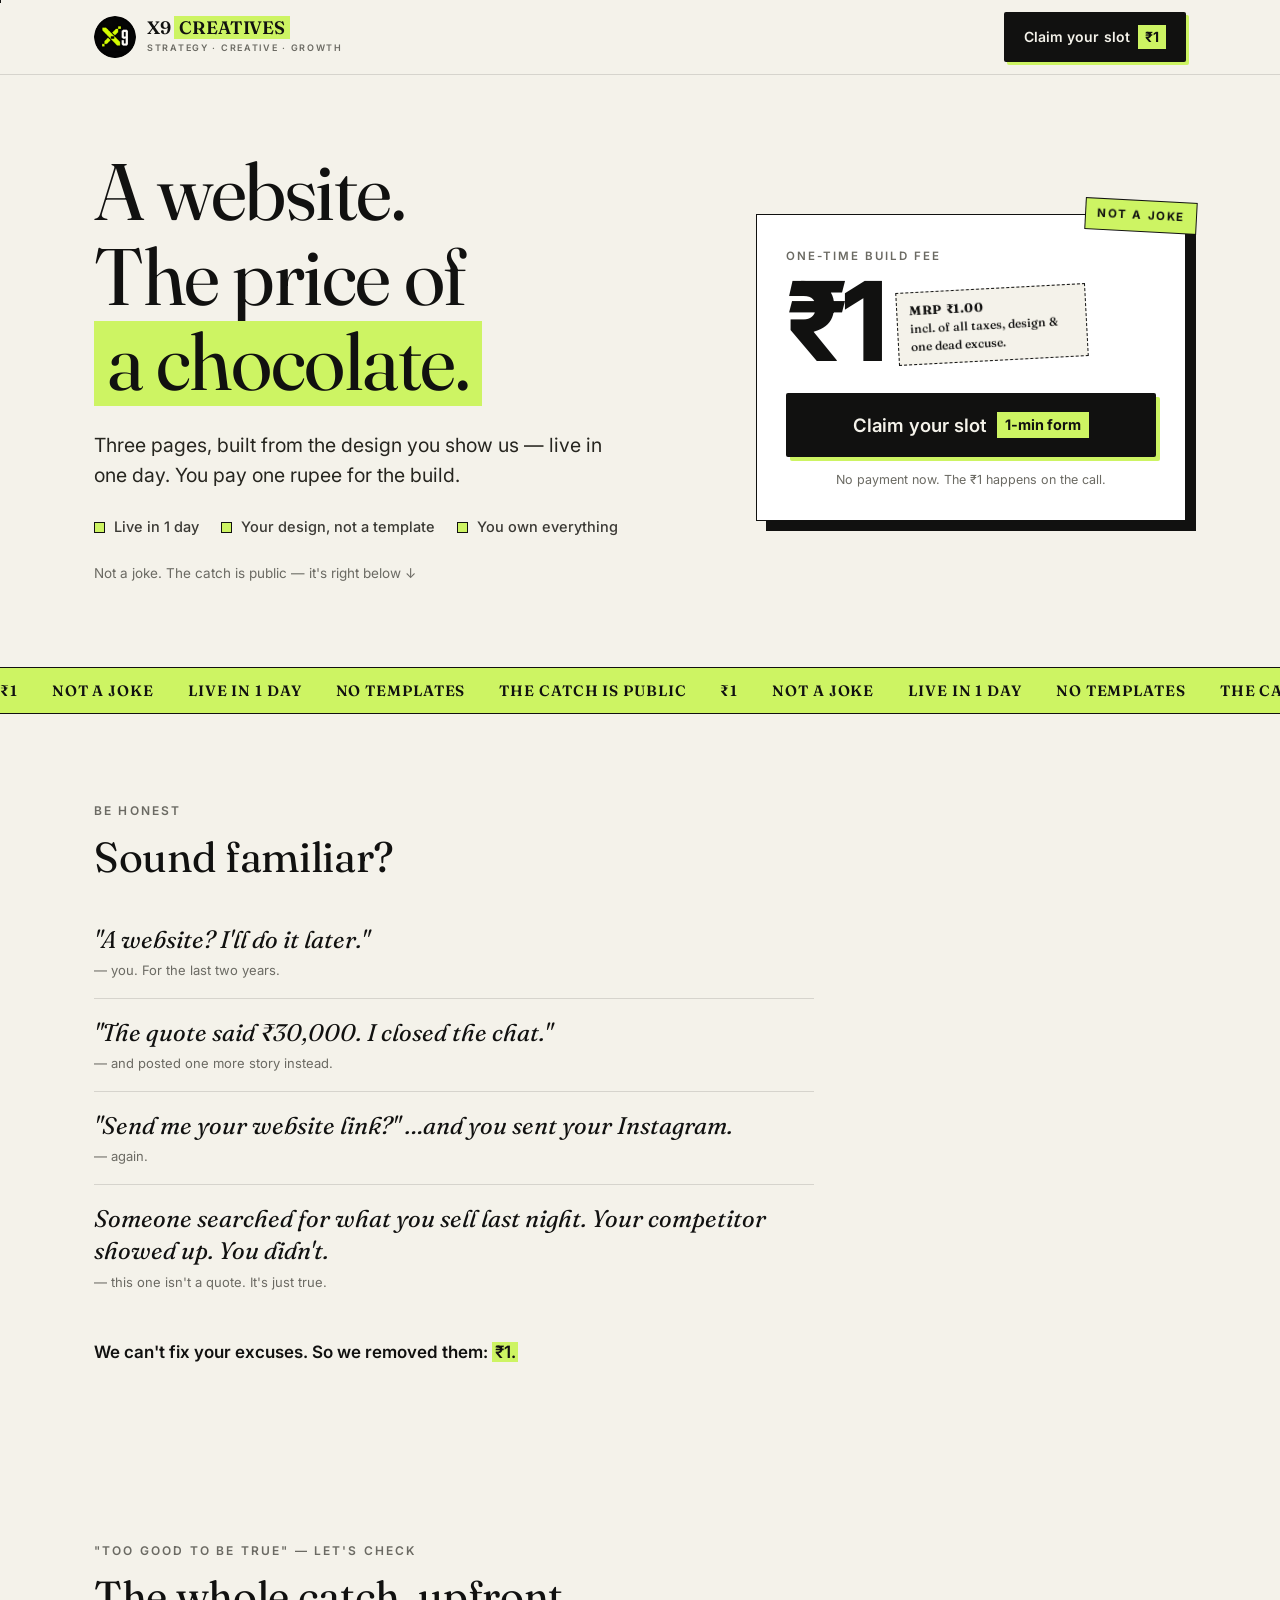
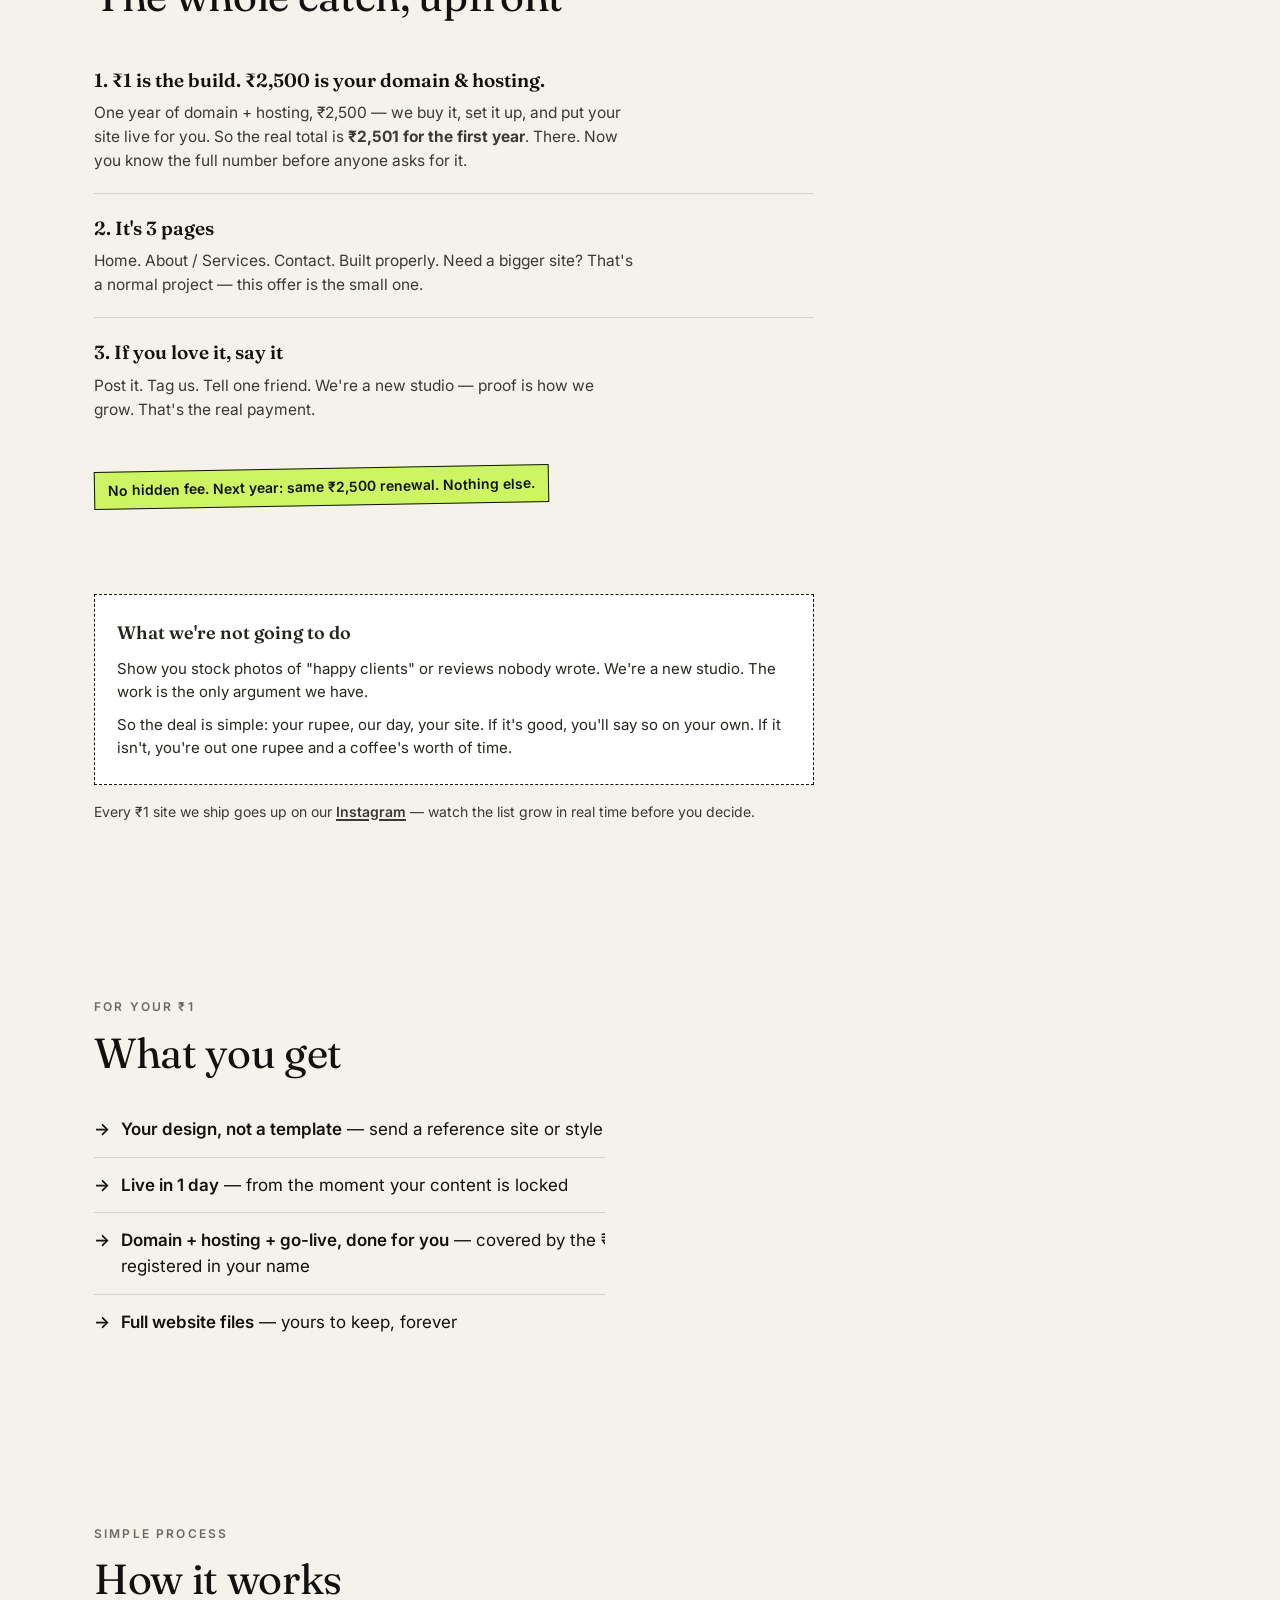
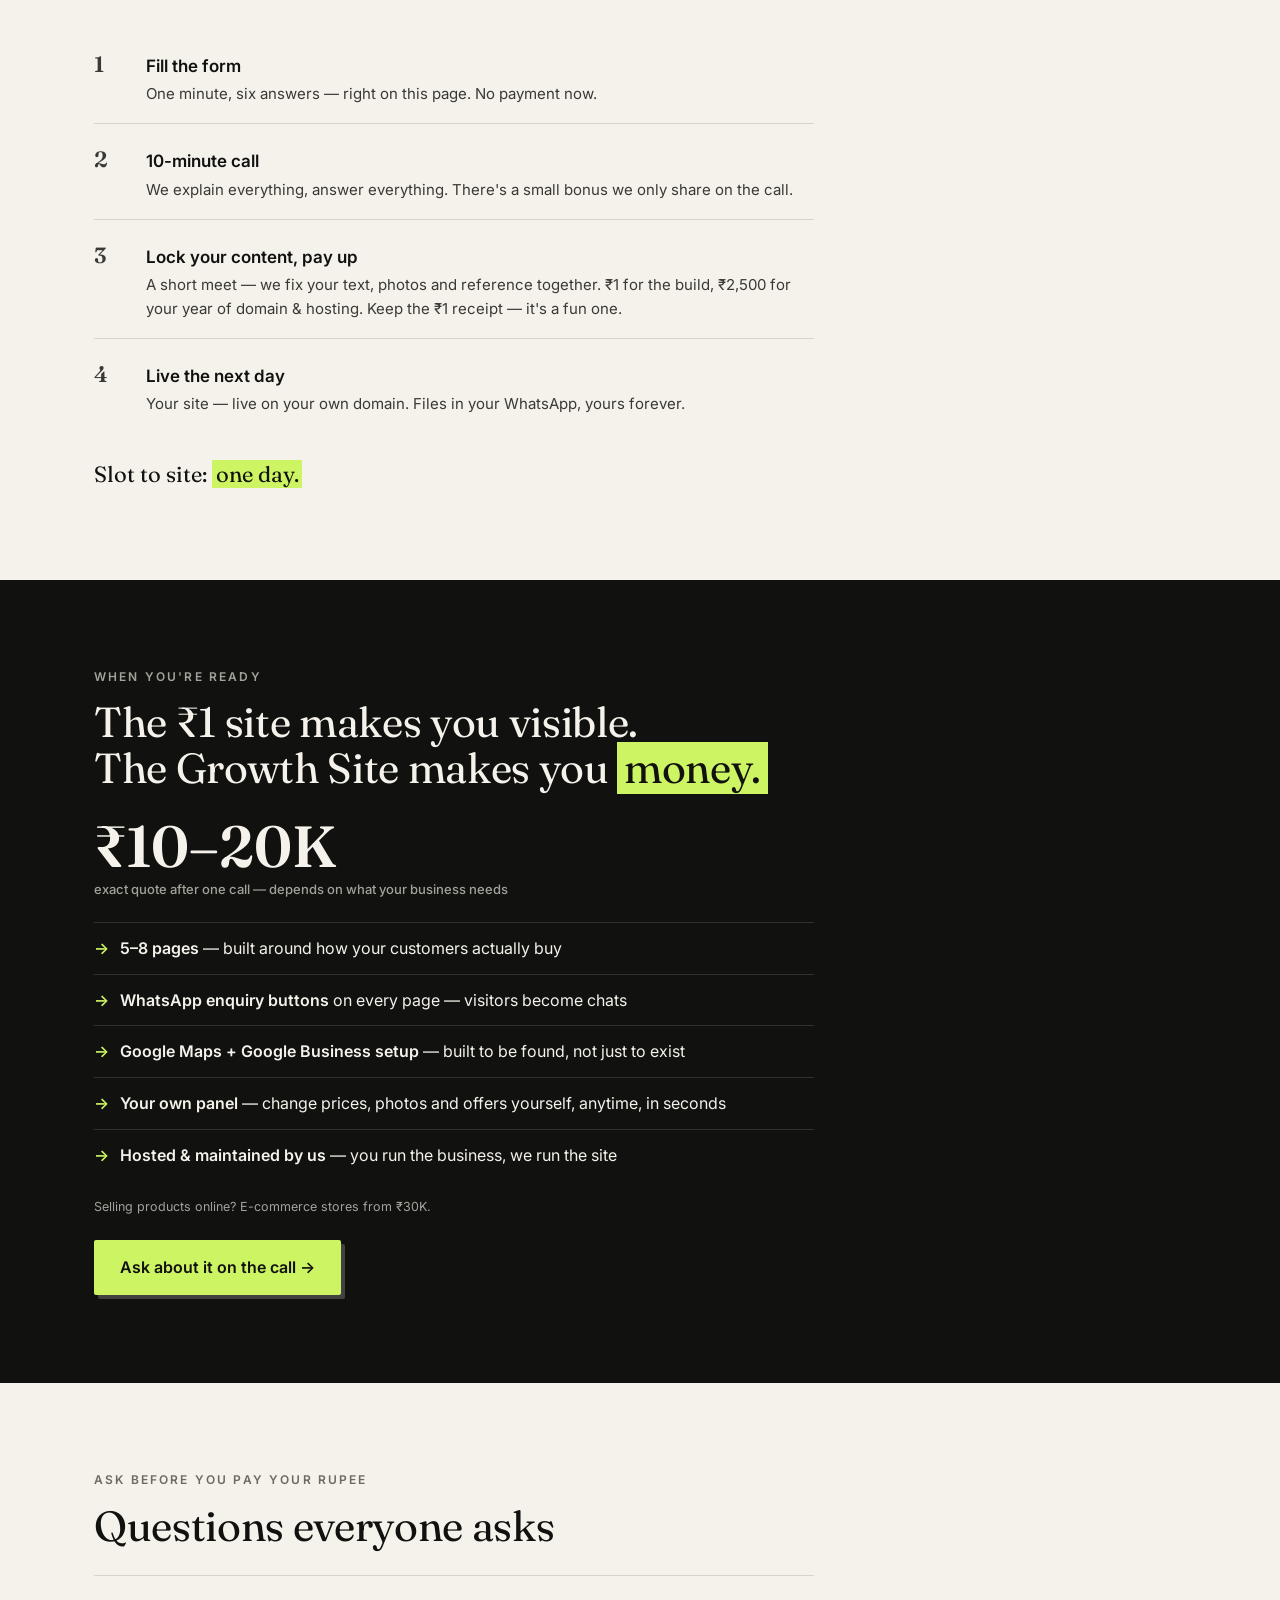
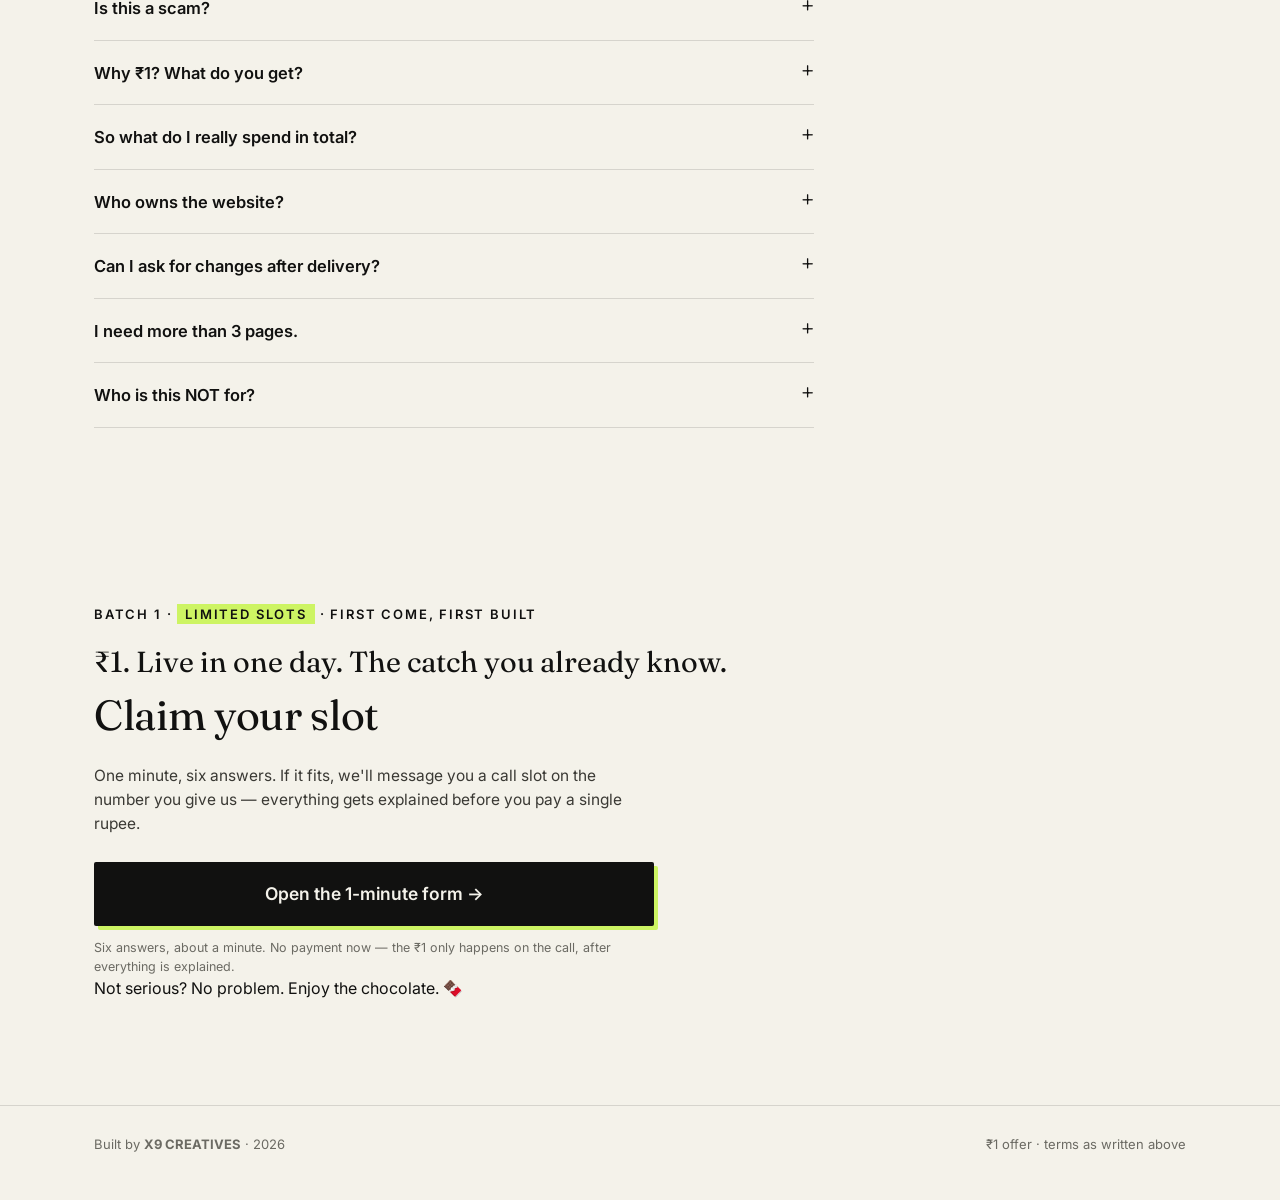
==== commit 93de752f: "Update index.html" ====
--- a/index.html
+++ b/index.html
@@ -1,8 +1,46 @@
 <!DOCTYPE html>
 <html lang="en-IN">
 <head>
+
+     <!-- Meta Pixel Code -->
+<script>
+!function(f,b,e,v,n,t,s)
+{if(f.fbq)return;n=f.fbq=function(){n.callMethod?
+n.callMethod.apply(n,arguments):n.queue.push(arguments)};
+if(!f._fbq)f._fbq=n;n.push=n;n.loaded=!0;n.version='2.0';
+n.queue=[];t=b.createElement(e);t.async=!0;
+t.src=v;s=b.getElementsByTagName(e)[0];
+s.parentNode.insertBefore(t,s)}(window, document,'script',
+'https://connect.facebook.net/en_US/fbevents.js');
+fbq('init', '2194859591306424');
+fbq('track', 'PageView');
+</script>
+<noscript><img height="1" width="1" style="display:none"
+src="https://www.facebook.com/tr?id=2194859591306424&ev=PageView&noscript=1"
+/></noscript>
+<!-- End Meta Pixel Code -->
+     
 <meta charset="UTF-8">
 <meta name="viewport" content="width=device-width, initial-scale=1.0">
+<!-- Google Tag Manager. Container GTM-N6DSKJFH. Kept as high in the head as
+     Google asks, so tags fire before the fonts and stylesheet resolve. -->
+<script>(function(w,d,s,l,i){w[l]=w[l]||[];w[l].push({'gtm.start':
+new Date().getTime(),event:'gtm.js'});var f=d.getElementsByTagName(s)[0],
+j=d.createElement(s),dl=l!='dataLayer'?'&l='+l:'';j.async=true;j.src=
+'https://www.googletagmanager.com/gtm.js?id='+i+dl;f.parentNode.insertBefore(j,f);
+})(window,document,'script','dataLayer','GTM-N6DSKJFH');</script>
+<!-- End Google Tag Manager -->
+<!-- Google tag (gtag.js). Measurement ID G-1NNR9J5T2N.
+     Hard-coded here, NOT configured in the GTM container above. Adding a GA4
+     tag for this same ID inside GTM would double every pageview. -->
+<script async src="https://www.googletagmanager.com/gtag/js?id=G-1NNR9J5T2N"></script>
+<script>
+  window.dataLayer = window.dataLayer || [];
+  function gtag(){dataLayer.push(arguments);}
+  gtag('js', new Date());
+
+  gtag('config', 'G-1NNR9J5T2N');
+</script>
 
 <title>A website at ₹1. Not a joke. — X9 CREATIVES</title>
 <meta name="description" content="A complete 3-page website for ₹1 — built from the design you show us, live in 1 day. Full first-year cost ₹2,501 including domain &amp; hosting. The catch is public.">
@@ -44,6 +82,10 @@
 </style></noscript>
 </head>
 <body>
+<!-- Google Tag Manager (noscript) -->
+<noscript><iframe src="https://www.googletagmanager.com/ns.html?id=GTM-N6DSKJFH"
+height="0" width="0" style="display:none;visibility:hidden"></iframe></noscript>
+<!-- End Google Tag Manager (noscript) -->
 
 <a class="skip-link" href="#main">Skip to content</a>
 
